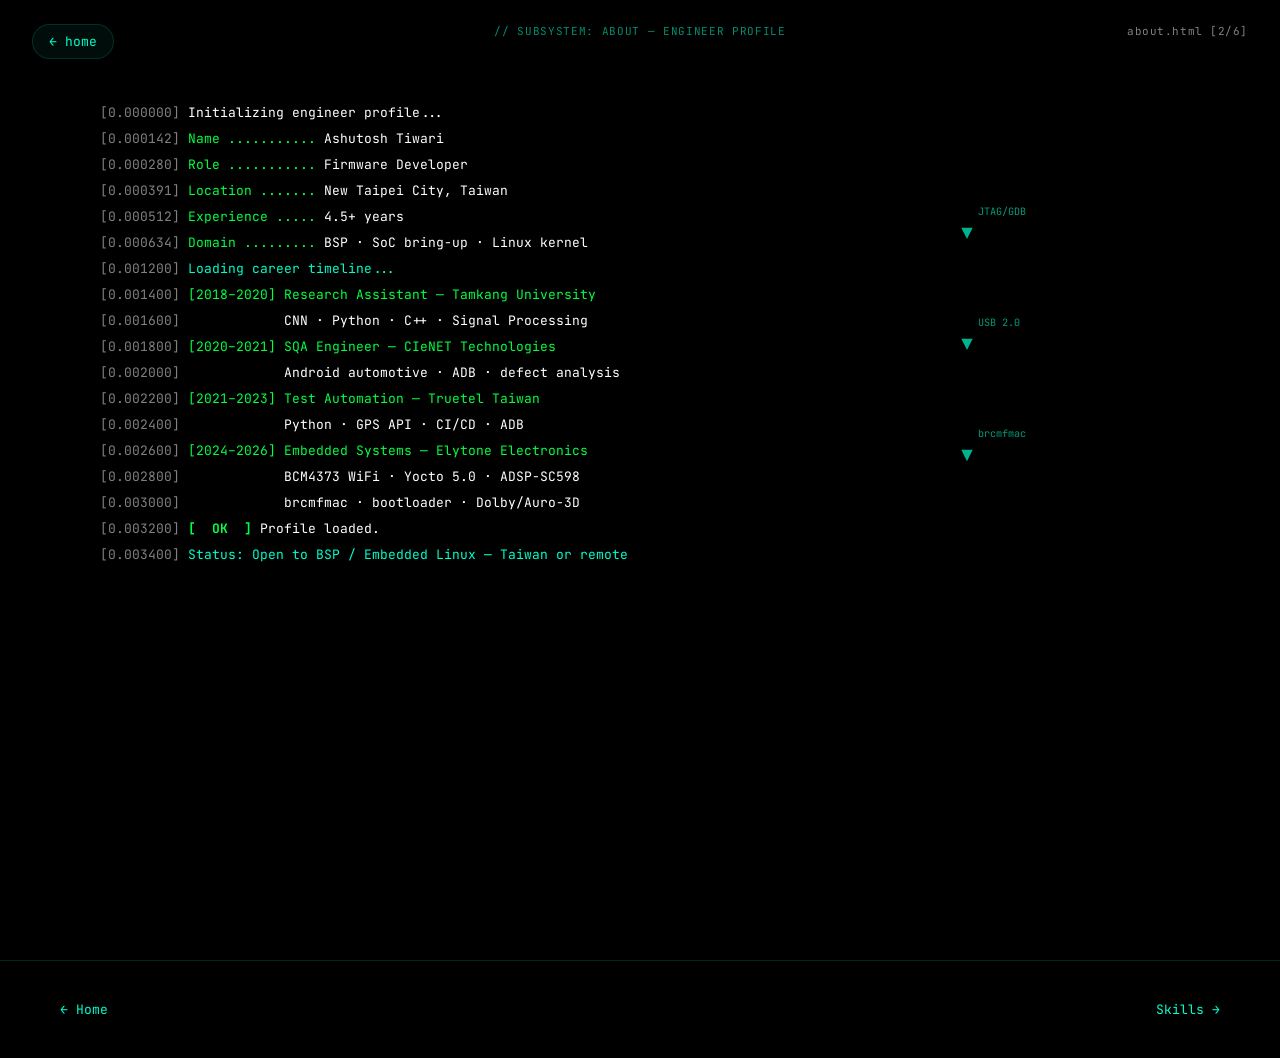
==== about.html @ 9b7a97ae "Complete rebuild: multi-page portfolio with matrix/terminal aesthetic Full 6-page static site replac" ====
<!DOCTYPE html>
<html lang="en">
<head>
  <meta charset="UTF-8">
  <meta name="viewport" content="width=device-width, initial-scale=1.0">
  <title>About — Ashutosh Tiwari</title>
  <link rel="preconnect" href="https://fonts.googleapis.com">
  <link rel="preconnect" href="https://fonts.gstatic.com" crossorigin>
  <link href="https://fonts.googleapis.com/css2?family=Inter:wght@400;500;600;700;900&family=JetBrains+Mono:wght@400;700&display=swap" rel="stylesheet">
  <link rel="stylesheet" href="css/style.css">
  <link rel="stylesheet" href="css/about.css">
</head>
<body>
  <canvas id="matrix-canvas"></canvas>
  <a href="index.html" class="back-home">home</a>
  <span class="page-indicator">about.html [2/6]</span>
  <span class="page-label">// SUBSYSTEM: ABOUT — ENGINEER PROFILE</span>

  <div class="subpage-wrapper">
    <div class="about-cols">

      <!-- LEFT: Boot log -->
      <div class="about-left">
        <div class="boot-log" id="boot-log"></div>

        <div class="stat-boxes" id="stat-boxes">
          <div class="stat-box glass-card">
            <span class="stat-num">4.5+</span>
            <span class="stat-lbl">Years</span>
          </div>
          <div class="stat-box glass-card">
            <span class="stat-num">3</span>
            <span class="stat-lbl">Companies</span>
          </div>
          <div class="stat-box glass-card">
            <span class="stat-num">2</span>
            <span class="stat-lbl">Countries</span>
          </div>
        </div>
      </div>

      <!-- RIGHT: Architecture SVG diagram -->
      <div class="about-right">
        <svg class="arch-diagram" viewBox="0 0 300 420" fill="none" xmlns="http://www.w3.org/2000/svg">

          <!-- Box 1: SoC -->
          <g class="arch-box">
            <rect x="60" y="10" width="180" height="52" rx="8" stroke="#00FFCC" stroke-width="1.5" fill="rgba(0,255,204,0.05)"/>
            <text x="150" y="30" text-anchor="middle" font-family="JetBrains Mono,monospace" font-size="10" fill="#00FFCC">SoC</text>
            <text x="150" y="48" text-anchor="middle" font-family="JetBrains Mono,monospace" font-size="11" fill="#00FF41" font-weight="bold">ADSP-SC598</text>
          </g>

          <!-- Line + label 1→2 -->
          <line class="arch-line" x1="150" y1="62" x2="150" y2="98" stroke="#00FFCC" stroke-width="1" stroke-dasharray="4 3"/>
          <text x="160" y="84" font-family="JetBrains Mono,monospace" font-size="9" fill="rgba(0,255,204,0.6)">JTAG/GDB</text>
          <polygon points="145,95 150,105 155,95" fill="#00FFCC" opacity="0.7"/>

          <!-- Box 2: Linux -->
          <g class="arch-box">
            <rect x="40" y="108" width="220" height="52" rx="8" stroke="#00FFCC" stroke-width="1.5" fill="rgba(0,255,204,0.05)"/>
            <text x="150" y="128" text-anchor="middle" font-family="JetBrains Mono,monospace" font-size="10" fill="#00FFCC">BSP</text>
            <text x="150" y="146" text-anchor="middle" font-family="JetBrains Mono,monospace" font-size="11" fill="#00FF41" font-weight="bold">Linux Kernel / Yocto 5.0</text>
          </g>

          <!-- Line + label 2→3 -->
          <line class="arch-line" x1="150" y1="160" x2="150" y2="196" stroke="#00FFCC" stroke-width="1" stroke-dasharray="4 3"/>
          <text x="160" y="182" font-family="JetBrains Mono,monospace" font-size="9" fill="rgba(0,255,204,0.6)">USB 2.0</text>
          <polygon points="145,193 150,203 155,193" fill="#00FFCC" opacity="0.7"/>

          <!-- Box 3: BCM4373 -->
          <g class="arch-box">
            <rect x="55" y="206" width="190" height="52" rx="8" stroke="#00FFCC" stroke-width="1.5" fill="rgba(0,255,204,0.05)"/>
            <text x="150" y="226" text-anchor="middle" font-family="JetBrains Mono,monospace" font-size="10" fill="#00FFCC">WiFi Module</text>
            <text x="150" y="244" text-anchor="middle" font-family="JetBrains Mono,monospace" font-size="11" fill="#00FF41" font-weight="bold">BCM4373</text>
          </g>

          <!-- Line + label 3→4 -->
          <line class="arch-line" x1="150" y1="258" x2="150" y2="294" stroke="#00FFCC" stroke-width="1" stroke-dasharray="4 3"/>
          <text x="160" y="280" font-family="JetBrains Mono,monospace" font-size="9" fill="rgba(0,255,204,0.6)">brcmfmac</text>
          <polygon points="145,291 150,301 155,291" fill="#00FFCC" opacity="0.7"/>

          <!-- Box 4: AirPlay -->
          <g class="arch-box">
            <rect x="60" y="304" width="180" height="52" rx="8" stroke="#00FFCC" stroke-width="1.5" fill="rgba(0,255,204,0.05)"/>
            <text x="150" y="324" text-anchor="middle" font-family="JetBrains Mono,monospace" font-size="10" fill="#00FFCC">Streaming</text>
            <text x="150" y="342" text-anchor="middle" font-family="JetBrains Mono,monospace" font-size="11" fill="#00FF41" font-weight="bold">AirPlay / Stack</text>
          </g>

        </svg>
      </div>
    </div>
  </div>

  <div class="prev-next">
    <a href="index.html">&#8592; Home</a>
    <a href="skills.html">Skills &#8594;</a>
  </div>

  <script src="js/matrix.js"></script>
  <script src="js/about.js"></script>
</body>
</html>
---- css/style.css ----
@import url('https://fonts.googleapis.com/css2?family=Inter:wght@400;500;600;700;900&family=JetBrains+Mono:wght@400;700&display=swap');

:root {
  --bg: #000000;
  --cyan: #00FFCC;
  --green: #00FF41;
  --card-bg: rgba(13,17,23,0.85);
  --border: rgba(0,255,204,0.15);
  --text: #FFFFFF;
  --muted: rgba(255,255,255,0.5);
  --font-ui: 'Inter', sans-serif;
  --font-mono: 'JetBrains Mono', monospace;
}

* { margin: 0; padding: 0; box-sizing: border-box; }

html, body {
  background: var(--bg);
  color: var(--text);
  font-family: var(--font-ui);
  scroll-behavior: smooth;
  overflow-x: hidden;
}

::-webkit-scrollbar { width: 4px; }
::-webkit-scrollbar-thumb { background: var(--cyan); border-radius: 2px; }

body { opacity: 0; animation: pageIn 0.35s ease forwards; }
@keyframes pageIn { to { opacity: 1; } }

#matrix-canvas {
  position: fixed; top: 0; left: 0;
  width: 100vw; height: 100vh;
  z-index: 0; pointer-events: none;
}

/* Back to home — all subpages */
.back-home {
  position: fixed; top: 24px; left: 32px;
  font-family: var(--font-mono); font-size: 13px;
  color: var(--cyan); text-decoration: none;
  border: 1px solid var(--border);
  padding: 8px 16px; border-radius: 20px;
  z-index: 100; backdrop-filter: blur(8px);
  background: rgba(0,255,204,0.05);
  transition: all 0.3s ease;
}
.back-home::before { content: "\2190  "; }
.back-home:hover {
  background: rgba(0,255,204,0.15);
  box-shadow: 0 0 16px rgba(0,255,204,0.3);
}

/* Page indicator top right */
.page-indicator {
  position: fixed; top: 24px; right: 32px;
  font-family: var(--font-mono); font-size: 11px;
  color: var(--muted); z-index: 100;
  letter-spacing: 0.05em;
}

/* Page label — centered top */
.page-label {
  position: fixed; top: 24px; left: 50%;
  transform: translateX(-50%);
  font-family: var(--font-mono); font-size: 11px;
  color: rgba(0,255,204,0.55); z-index: 100;
  letter-spacing: 0.06em; white-space: nowrap;
}

/* Cursor blink */
.cursor {
  display: inline-block; color: var(--cyan);
  animation: blink 1s step-end infinite;
}
@keyframes blink { 0%,100% { opacity:1; } 50% { opacity:0; } }

/* Glass card */
.glass-card {
  background: var(--card-bg);
  border: 1px solid var(--border);
  border-radius: 12px;
  backdrop-filter: blur(8px);
  transition: all 0.3s ease;
}
.glass-card:hover {
  border-color: var(--cyan);
  box-shadow: 0 0 24px rgba(0,255,204,0.15);
  transform: translateY(-4px);
}

/* Subpage layout */
.subpage-wrapper {
  position: relative; z-index: 10;
  min-height: 100vh;
  padding: 100px 60px 0;
  max-width: 1200px;
  margin: 0 auto;
}

/* Prev/Next */
.prev-next {
  display: flex; justify-content: space-between;
  padding: 40px 60px;
  font-family: var(--font-mono); font-size: 13px;
  border-top: 1px solid var(--border);
  margin-top: 60px;
  position: relative; z-index: 10;
}
.prev-next a { color: var(--cyan); text-decoration: none; transition: color 0.2s; }
.prev-next a:hover { color: #fff; }

/* Mobile base */
@media (max-width: 768px) {
  .back-home { top: 14px; left: 16px; font-size: 11px; padding: 6px 12px; }
  .page-indicator { top: 14px; right: 16px; font-size: 10px; }
  .page-label { display: none; }
  .subpage-wrapper { padding: 80px 20px 0; }
  .prev-next { padding: 30px 20px; font-size: 12px; }
}
---- css/about.css ----
/* about.css */
.about-cols {
  display: flex;
  gap: 60px;
  align-items: flex-start;
}

/* Left column — boot log */
.about-left {
  flex: 0 0 55%;
}

.boot-log {
  font-family: var(--font-mono);
  font-size: 13px;
  line-height: 2;
}

.boot-line {
  display: block;
  opacity: 0;
  white-space: pre-wrap;
  transition: opacity 0.2s ease;
}
.boot-line.visible { opacity: 1; }

.boot-ts { color: var(--muted); }
.boot-ok  { color: var(--green); font-weight: 700; }
.boot-key { color: var(--green); }
.boot-val { color: #fff; }
.boot-hdr { color: var(--cyan); }

/* Stat boxes */
.stat-boxes {
  display: flex;
  gap: 16px;
  margin-top: 32px;
  opacity: 0;
  transition: opacity 0.5s ease;
}
.stat-boxes.visible { opacity: 1; }

.stat-box {
  flex: 1;
  background: var(--card-bg);
  border: 1px solid var(--border);
  border-radius: 12px;
  padding: 16px 12px;
  text-align: center;
  backdrop-filter: blur(8px);
}
.stat-num {
  font-family: var(--font-mono);
  font-size: 22px;
  font-weight: 700;
  color: var(--cyan);
  display: block;
}
.stat-lbl {
  font-family: var(--font-ui);
  font-size: 12px;
  color: var(--muted);
  margin-top: 4px;
  display: block;
}

/* Right column — SVG diagram */
.about-right {
  flex: 1;
  padding-top: 20px;
}

.arch-diagram {
  width: 100%;
  max-width: 340px;
  margin: 0 auto;
  display: block;
}

.arch-box {
  opacity: 0;
  transition: opacity 0.4s ease;
}
.arch-box.visible { opacity: 1; }

.arch-line {
  stroke-dasharray: 60;
  stroke-dashoffset: 60;
  transition: stroke-dashoffset 0.5s ease;
}
.arch-line.visible { stroke-dashoffset: 0; }

/* Mobile */
@media (max-width: 768px) {
  .about-cols { flex-direction: column; gap: 30px; }
  .about-right { display: none; }
  .stat-boxes { flex-wrap: wrap; }
}
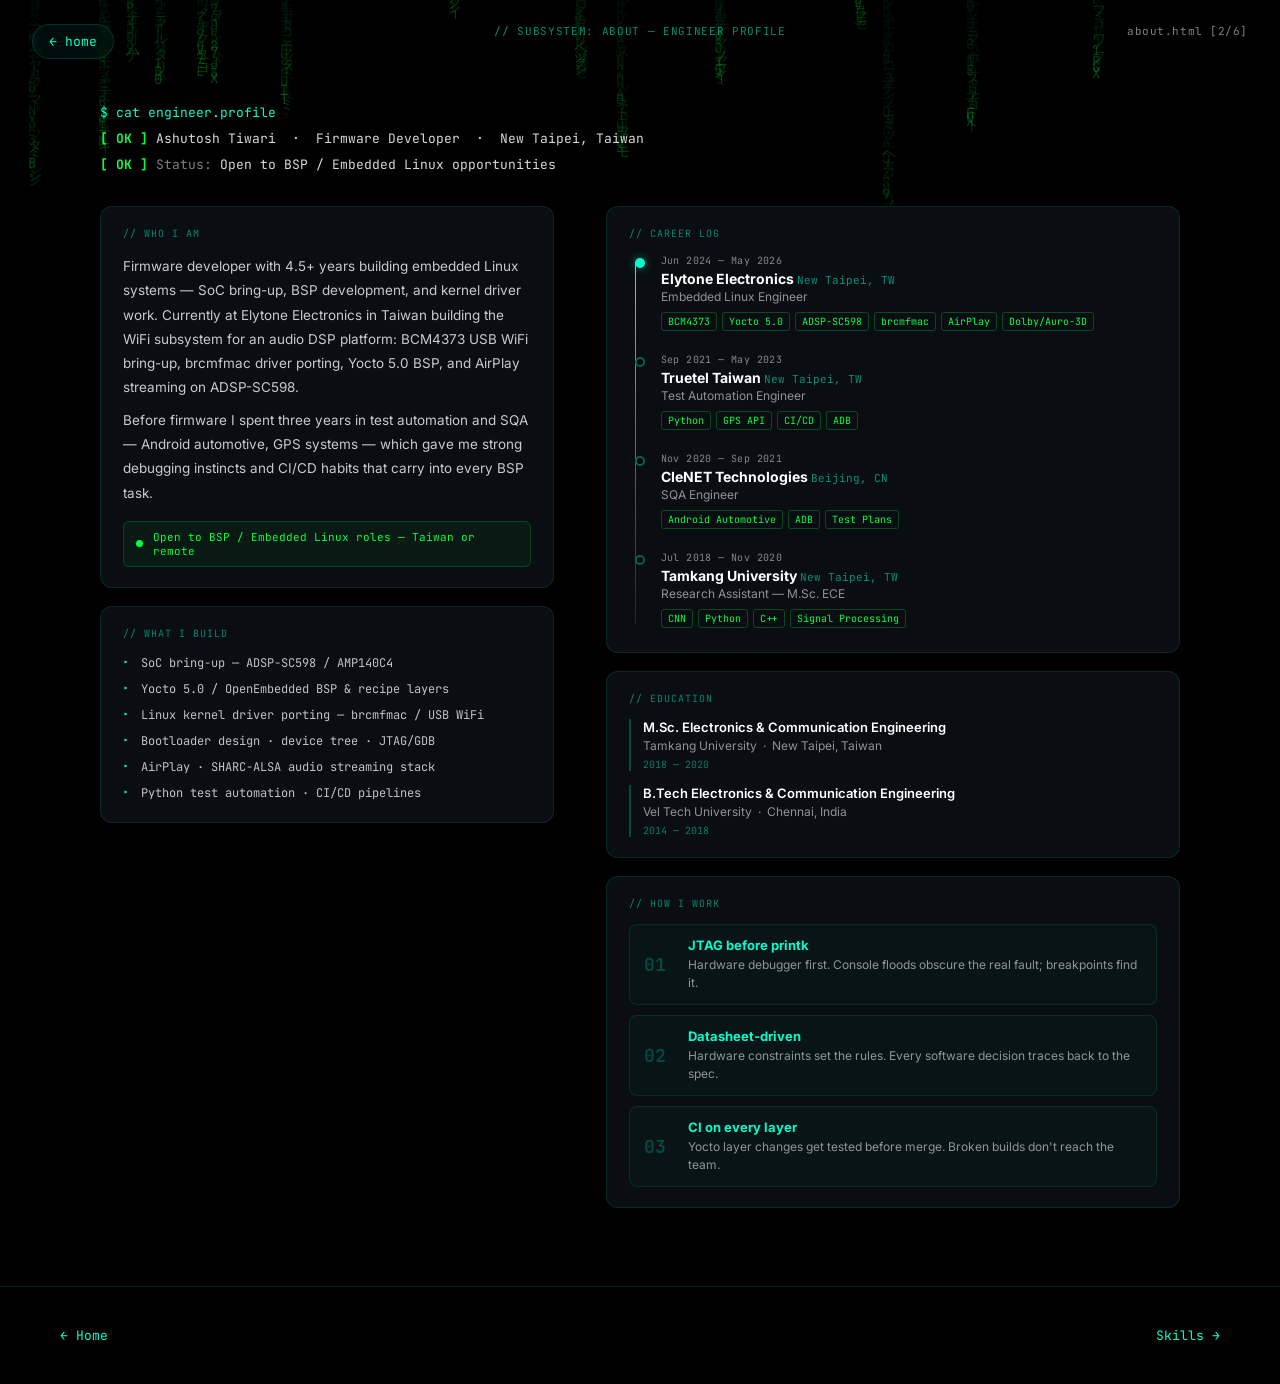
==== commit b5d68a22: "About: full content rebuild — bio, timeline, education, how I work Replace sparse boot-log + SVG wit" ====
--- a/about.html
+++ b/about.html
@@ -14,80 +14,176 @@
   <canvas id="matrix-canvas"></canvas>
   <a href="index.html" class="back-home">home</a>
   <span class="page-indicator">about.html [2/6]</span>
-  <span class="page-label">// SUBSYSTEM: ABOUT — ENGINEER PROFILE</span>
+  <span class="page-label">// SUBSYSTEM: ABOUT &#8212; ENGINEER PROFILE</span>
 
   <div class="subpage-wrapper">
-    <div class="about-cols">
 
-      <!-- LEFT: Boot log -->
+    <!-- Quick boot header -->
+    <div class="about-prompt" id="about-prompt"></div>
+
+    <!-- Main layout -->
+    <div class="about-cols" id="about-cols">
+
+      <!-- ═══ LEFT COLUMN ═══ -->
       <div class="about-left">
-        <div class="boot-log" id="boot-log"></div>
 
+        <!-- Who I Am -->
+        <div class="asec" id="asec-who">
+          <div class="asec-label">// WHO I AM</div>
+          <p class="about-bio">
+            Firmware developer with 4.5+ years building embedded Linux systems —
+            SoC bring-up, BSP development, and kernel driver work. Currently at
+            Elytone Electronics in Taiwan building the WiFi subsystem for an audio
+            DSP platform: BCM4373 USB WiFi bring-up, brcmfmac driver porting,
+            Yocto&nbsp;5.0 BSP, and AirPlay streaming on ADSP-SC598.
+          </p>
+          <p class="about-bio">
+            Before firmware I spent three years in test automation and SQA — Android
+            automotive, GPS systems — which gave me strong debugging instincts and
+            CI/CD habits that carry into every BSP task.
+          </p>
+          <div class="about-open">
+            <span class="open-dot"></span>
+            Open to BSP&nbsp;/&nbsp;Embedded Linux roles &mdash; Taiwan or remote
+          </div>
+        </div>
+
+        <!-- What I Build -->
+        <div class="asec" id="asec-build">
+          <div class="asec-label">// WHAT I BUILD</div>
+          <ul class="build-list">
+            <li>SoC bring-up &mdash; ADSP-SC598 / AMP140C4</li>
+            <li>Yocto&nbsp;5.0 / OpenEmbedded BSP &amp; recipe layers</li>
+            <li>Linux kernel driver porting &mdash; brcmfmac / USB WiFi</li>
+            <li>Bootloader design &middot; device tree &middot; JTAG/GDB</li>
+            <li>AirPlay &middot; SHARC-ALSA audio streaming stack</li>
+            <li>Python test automation &middot; CI/CD pipelines</li>
+          </ul>
+        </div>
+
+        <!-- Stat counters -->
         <div class="stat-boxes" id="stat-boxes">
-          <div class="stat-box glass-card">
-            <span class="stat-num">4.5+</span>
-            <span class="stat-lbl">Years</span>
+          <div class="stat-box">
+            <span class="stat-num" data-target="4.5" data-decimal="1" data-suffix="+">0</span>
+            <span class="stat-lbl">Years exp.</span>
           </div>
-          <div class="stat-box glass-card">
-            <span class="stat-num">3</span>
+          <div class="stat-box">
+            <span class="stat-num" data-target="3">0</span>
             <span class="stat-lbl">Companies</span>
           </div>
-          <div class="stat-box glass-card">
-            <span class="stat-num">2</span>
+          <div class="stat-box">
+            <span class="stat-num" data-target="2">0</span>
             <span class="stat-lbl">Countries</span>
           </div>
+          <div class="stat-box">
+            <span class="stat-num" data-target="2">0</span>
+            <span class="stat-lbl">OSS projects</span>
+          </div>
         </div>
+
       </div>
 
-      <!-- RIGHT: Architecture SVG diagram -->
+      <!-- ═══ RIGHT COLUMN ═══ -->
       <div class="about-right">
-        <svg class="arch-diagram" viewBox="0 0 300 420" fill="none" xmlns="http://www.w3.org/2000/svg">
 
-          <!-- Box 1: SoC -->
-          <g class="arch-box">
-            <rect x="60" y="10" width="180" height="52" rx="8" stroke="#00FFCC" stroke-width="1.5" fill="rgba(0,255,204,0.05)"/>
-            <text x="150" y="30" text-anchor="middle" font-family="JetBrains Mono,monospace" font-size="10" fill="#00FFCC">SoC</text>
-            <text x="150" y="48" text-anchor="middle" font-family="JetBrains Mono,monospace" font-size="11" fill="#00FF41" font-weight="bold">ADSP-SC598</text>
-          </g>
+        <!-- Career timeline -->
+        <div class="asec" id="asec-career">
+          <div class="asec-label">// CAREER LOG</div>
+          <div class="career-tl">
 
-          <!-- Line + label 1→2 -->
-          <line class="arch-line" x1="150" y1="62" x2="150" y2="98" stroke="#00FFCC" stroke-width="1" stroke-dasharray="4 3"/>
-          <text x="160" y="84" font-family="JetBrains Mono,monospace" font-size="9" fill="rgba(0,255,204,0.6)">JTAG/GDB</text>
-          <polygon points="145,95 150,105 155,95" fill="#00FFCC" opacity="0.7"/>
+            <div class="tl-entry">
+              <div class="tl-dot tl-dot--active"></div>
+              <div class="tl-body">
+                <div class="tl-period">Jun&nbsp;2024 &mdash; May&nbsp;2026</div>
+                <div class="tl-co">Elytone Electronics <span class="tl-loc">New Taipei, TW</span></div>
+                <div class="tl-role">Embedded Linux Engineer</div>
+                <div class="tl-chips">
+                  <span>BCM4373</span><span>Yocto&nbsp;5.0</span><span>ADSP-SC598</span>
+                  <span>brcmfmac</span><span>AirPlay</span><span>Dolby/Auro-3D</span>
+                </div>
+              </div>
+            </div>
 
-          <!-- Box 2: Linux -->
-          <g class="arch-box">
-            <rect x="40" y="108" width="220" height="52" rx="8" stroke="#00FFCC" stroke-width="1.5" fill="rgba(0,255,204,0.05)"/>
-            <text x="150" y="128" text-anchor="middle" font-family="JetBrains Mono,monospace" font-size="10" fill="#00FFCC">BSP</text>
-            <text x="150" y="146" text-anchor="middle" font-family="JetBrains Mono,monospace" font-size="11" fill="#00FF41" font-weight="bold">Linux Kernel / Yocto 5.0</text>
-          </g>
+            <div class="tl-entry">
+              <div class="tl-dot"></div>
+              <div class="tl-body">
+                <div class="tl-period">Sep&nbsp;2021 &mdash; May&nbsp;2023</div>
+                <div class="tl-co">Truetel Taiwan <span class="tl-loc">New Taipei, TW</span></div>
+                <div class="tl-role">Test Automation Engineer</div>
+                <div class="tl-chips">
+                  <span>Python</span><span>GPS API</span><span>CI/CD</span><span>ADB</span>
+                </div>
+              </div>
+            </div>
 
-          <!-- Line + label 2→3 -->
-          <line class="arch-line" x1="150" y1="160" x2="150" y2="196" stroke="#00FFCC" stroke-width="1" stroke-dasharray="4 3"/>
-          <text x="160" y="182" font-family="JetBrains Mono,monospace" font-size="9" fill="rgba(0,255,204,0.6)">USB 2.0</text>
-          <polygon points="145,193 150,203 155,193" fill="#00FFCC" opacity="0.7"/>
+            <div class="tl-entry">
+              <div class="tl-dot"></div>
+              <div class="tl-body">
+                <div class="tl-period">Nov&nbsp;2020 &mdash; Sep&nbsp;2021</div>
+                <div class="tl-co">CIeNET Technologies <span class="tl-loc">Beijing, CN</span></div>
+                <div class="tl-role">SQA Engineer</div>
+                <div class="tl-chips">
+                  <span>Android Automotive</span><span>ADB</span><span>Test Plans</span>
+                </div>
+              </div>
+            </div>
 
-          <!-- Box 3: BCM4373 -->
-          <g class="arch-box">
-            <rect x="55" y="206" width="190" height="52" rx="8" stroke="#00FFCC" stroke-width="1.5" fill="rgba(0,255,204,0.05)"/>
-            <text x="150" y="226" text-anchor="middle" font-family="JetBrains Mono,monospace" font-size="10" fill="#00FFCC">WiFi Module</text>
-            <text x="150" y="244" text-anchor="middle" font-family="JetBrains Mono,monospace" font-size="11" fill="#00FF41" font-weight="bold">BCM4373</text>
-          </g>
+            <div class="tl-entry tl-entry--last">
+              <div class="tl-dot"></div>
+              <div class="tl-body">
+                <div class="tl-period">Jul&nbsp;2018 &mdash; Nov&nbsp;2020</div>
+                <div class="tl-co">Tamkang University <span class="tl-loc">New Taipei, TW</span></div>
+                <div class="tl-role">Research Assistant &mdash; M.Sc. ECE</div>
+                <div class="tl-chips">
+                  <span>CNN</span><span>Python</span><span>C++</span><span>Signal Processing</span>
+                </div>
+              </div>
+            </div>
 
-          <!-- Line + label 3→4 -->
-          <line class="arch-line" x1="150" y1="258" x2="150" y2="294" stroke="#00FFCC" stroke-width="1" stroke-dasharray="4 3"/>
-          <text x="160" y="280" font-family="JetBrains Mono,monospace" font-size="9" fill="rgba(0,255,204,0.6)">brcmfmac</text>
-          <polygon points="145,291 150,301 155,291" fill="#00FFCC" opacity="0.7"/>
+          </div>
+        </div>
 
-          <!-- Box 4: AirPlay -->
-          <g class="arch-box">
-            <rect x="60" y="304" width="180" height="52" rx="8" stroke="#00FFCC" stroke-width="1.5" fill="rgba(0,255,204,0.05)"/>
-            <text x="150" y="324" text-anchor="middle" font-family="JetBrains Mono,monospace" font-size="10" fill="#00FFCC">Streaming</text>
-            <text x="150" y="342" text-anchor="middle" font-family="JetBrains Mono,monospace" font-size="11" fill="#00FF41" font-weight="bold">AirPlay / Stack</text>
-          </g>
+        <!-- Education -->
+        <div class="asec" id="asec-edu">
+          <div class="asec-label">// EDUCATION</div>
+          <div class="edu-list">
+            <div class="edu-entry">
+              <span class="edu-deg">M.Sc. Electronics &amp; Communication Engineering</span>
+              <span class="edu-school">Tamkang University &nbsp;&middot;&nbsp; New Taipei, Taiwan</span>
+              <span class="edu-year">2018 &mdash; 2020</span>
+            </div>
+            <div class="edu-entry">
+              <span class="edu-deg">B.Tech Electronics &amp; Communication Engineering</span>
+              <span class="edu-school">Vel Tech University &nbsp;&middot;&nbsp; Chennai, India</span>
+              <span class="edu-year">2014 &mdash; 2018</span>
+            </div>
+          </div>
+        </div>
 
-        </svg>
+        <!-- How I work -->
+        <div class="asec" id="asec-how">
+          <div class="asec-label">// HOW I WORK</div>
+          <div class="how-cards">
+            <div class="how-card">
+              <span class="how-num">01</span>
+              <span class="how-title">JTAG before printk</span>
+              <span class="how-desc">Hardware debugger first. Console floods obscure the real fault; breakpoints find it.</span>
+            </div>
+            <div class="how-card">
+              <span class="how-num">02</span>
+              <span class="how-title">Datasheet-driven</span>
+              <span class="how-desc">Hardware constraints set the rules. Every software decision traces back to the spec.</span>
+            </div>
+            <div class="how-card">
+              <span class="how-num">03</span>
+              <span class="how-title">CI on every layer</span>
+              <span class="how-desc">Yocto layer changes get tested before merge. Broken builds don't reach the team.</span>
+            </div>
+          </div>
+        </div>
+
       </div>
+
     </div>
   </div>
 
--- a/css/about.css
+++ b/css/about.css
@@ -1,98 +1,324 @@
 /* about.css */
-.about-cols {
-  display: flex;
-  gap: 60px;
-  align-items: flex-start;
-}
-
-/* Left column — boot log */
-.about-left {
-  flex: 0 0 55%;
-}
-
-.boot-log {
+
+/* ── Boot prompt ─────────────────────────────── */
+.about-prompt {
   font-family: var(--font-mono);
   font-size: 13px;
   line-height: 2;
-}
-
+  margin-bottom: 28px;
+  min-height: 56px;
+}
 .boot-line {
   display: block;
   opacity: 0;
-  white-space: pre-wrap;
-  transition: opacity 0.2s ease;
+  transition: opacity 0.18s ease;
 }
 .boot-line.visible { opacity: 1; }
-
-.boot-ts { color: var(--muted); }
-.boot-ok  { color: var(--green); font-weight: 700; }
-.boot-key { color: var(--green); }
-.boot-val { color: #fff; }
-.boot-hdr { color: var(--cyan); }
-
-/* Stat boxes */
+.bt-cmd { color: var(--cyan); }
+.bt-ok  { color: var(--green); font-weight: 700; }
+.bt-val { color: rgba(255,255,255,0.85); }
+.bt-muted { color: var(--muted); }
+
+/* ── Two-column layout ───────────────────────── */
+.about-cols {
+  display: flex;
+  gap: 52px;
+  align-items: flex-start;
+  opacity: 0;
+  transition: opacity 0.45s ease;
+}
+.about-cols.visible { opacity: 1; }
+
+.about-left  { flex: 0 0 42%; }
+.about-right { flex: 1; min-width: 0; }
+
+/* ── Section blocks ──────────────────────────── */
+.asec {
+  background: rgba(13,17,23,0.78);
+  border: 1px solid rgba(0,255,204,0.12);
+  border-radius: 12px;
+  padding: 20px 22px;
+  backdrop-filter: blur(6px);
+  -webkit-backdrop-filter: blur(6px);
+  margin-bottom: 18px;
+  opacity: 0;
+  transform: translateY(14px);
+  transition: opacity 0.4s ease, transform 0.4s ease;
+}
+.asec.visible {
+  opacity: 1;
+  transform: translateY(0);
+}
+
+.asec-label {
+  font-family: var(--font-mono);
+  font-size: 10px;
+  color: rgba(0,255,204,0.5);
+  letter-spacing: 0.1em;
+  text-transform: uppercase;
+  margin-bottom: 14px;
+}
+
+/* ── Who I am ────────────────────────────────── */
+.about-bio {
+  font-family: var(--font-ui);
+  font-size: 13.5px;
+  color: rgba(255,255,255,0.78);
+  line-height: 1.8;
+  margin-bottom: 8px;
+}
+
+.about-open {
+  display: flex;
+  align-items: center;
+  gap: 10px;
+  margin-top: 16px;
+  font-family: var(--font-mono);
+  font-size: 11px;
+  color: var(--green);
+  padding: 8px 12px;
+  background: rgba(0,255,65,0.05);
+  border: 1px solid rgba(0,255,65,0.2);
+  border-radius: 6px;
+}
+.open-dot {
+  width: 7px; height: 7px;
+  background: var(--green);
+  border-radius: 50%;
+  flex-shrink: 0;
+  animation: dotPulse 1.8s ease-in-out infinite;
+}
+@keyframes dotPulse {
+  0%,100% { box-shadow: 0 0 0 0 rgba(0,255,65,0.6); }
+  50%      { box-shadow: 0 0 0 6px rgba(0,255,65,0); }
+}
+
+/* ── What I Build ────────────────────────────── */
+.build-list {
+  list-style: none;
+  display: flex;
+  flex-direction: column;
+  gap: 8px;
+}
+.build-list li {
+  font-family: var(--font-mono);
+  font-size: 12px;
+  color: rgba(255,255,255,0.75);
+  padding-left: 18px;
+  position: relative;
+  line-height: 1.5;
+}
+.build-list li::before {
+  content: '▸';
+  position: absolute;
+  left: 0;
+  color: var(--cyan);
+  font-size: 10px;
+  top: 1px;
+}
+
+/* ── Stat boxes ──────────────────────────────── */
 .stat-boxes {
-  display: flex;
-  gap: 16px;
-  margin-top: 32px;
+  display: grid;
+  grid-template-columns: repeat(4, 1fr);
+  gap: 12px;
+  margin-top: 0;
   opacity: 0;
-  transition: opacity 0.5s ease;
-}
-.stat-boxes.visible { opacity: 1; }
-
+  transform: translateY(10px);
+  transition: opacity 0.4s ease, transform 0.4s ease;
+}
+.stat-boxes.visible {
+  opacity: 1;
+  transform: translateY(0);
+}
 .stat-box {
-  flex: 1;
-  background: var(--card-bg);
-  border: 1px solid var(--border);
-  border-radius: 12px;
-  padding: 16px 12px;
+  background: rgba(13,17,23,0.78);
+  border: 1px solid rgba(0,255,204,0.12);
+  border-radius: 10px;
+  padding: 14px 10px;
   text-align: center;
-  backdrop-filter: blur(8px);
+  backdrop-filter: blur(6px);
 }
 .stat-num {
   font-family: var(--font-mono);
-  font-size: 22px;
+  font-size: 20px;
   font-weight: 700;
   color: var(--cyan);
   display: block;
+  line-height: 1;
 }
 .stat-lbl {
   font-family: var(--font-ui);
+  font-size: 11px;
+  color: var(--muted);
+  margin-top: 5px;
+  display: block;
+}
+
+/* ── Career timeline ─────────────────────────── */
+.career-tl {
+  position: relative;
+  padding-left: 20px;
+}
+.career-tl::before {
+  content: '';
+  position: absolute;
+  left: 6px; top: 8px; bottom: 8px;
+  width: 1.5px;
+  background: linear-gradient(to bottom, var(--cyan), rgba(0,255,204,0.15));
+}
+
+.tl-entry {
+  display: flex;
+  gap: 16px;
+  padding-bottom: 22px;
+  position: relative;
+}
+.tl-entry--last { padding-bottom: 4px; }
+
+.tl-dot {
+  width: 10px; height: 10px;
+  border-radius: 50%;
+  border: 2px solid rgba(0,255,204,0.4);
+  background: var(--bg);
+  flex-shrink: 0;
+  margin-top: 4px;
+  position: relative;
+  left: -14px;
+  margin-right: -14px;
+  transition: border-color 0.2s;
+}
+.tl-dot--active {
+  border-color: var(--cyan);
+  background: var(--cyan);
+  box-shadow: 0 0 8px rgba(0,255,204,0.5);
+}
+
+.tl-body { flex: 1; min-width: 0; }
+
+.tl-period {
+  font-family: var(--font-mono);
+  font-size: 10px;
+  color: var(--muted);
+  margin-bottom: 3px;
+  letter-spacing: 0.04em;
+}
+.tl-co {
+  font-family: var(--font-ui);
+  font-weight: 700;
+  font-size: 14px;
+  color: #fff;
+  margin-bottom: 2px;
+}
+.tl-loc {
+  font-family: var(--font-mono);
+  font-size: 11px;
+  color: rgba(0,255,204,0.55);
+  font-weight: 400;
+}
+.tl-role {
+  font-family: var(--font-ui);
   font-size: 12px;
-  color: var(--muted);
-  margin-top: 4px;
-  display: block;
-}
-
-/* Right column — SVG diagram */
-.about-right {
-  flex: 1;
-  padding-top: 20px;
-}
-
-.arch-diagram {
-  width: 100%;
-  max-width: 340px;
-  margin: 0 auto;
-  display: block;
-}
-
-.arch-box {
-  opacity: 0;
-  transition: opacity 0.4s ease;
-}
-.arch-box.visible { opacity: 1; }
-
-.arch-line {
-  stroke-dasharray: 60;
-  stroke-dashoffset: 60;
-  transition: stroke-dashoffset 0.5s ease;
-}
-.arch-line.visible { stroke-dashoffset: 0; }
-
-/* Mobile */
-@media (max-width: 768px) {
-  .about-cols { flex-direction: column; gap: 30px; }
-  .about-right { display: none; }
-  .stat-boxes { flex-wrap: wrap; }
-}
+  color: rgba(255,255,255,0.55);
+  margin-bottom: 8px;
+}
+.tl-chips {
+  display: flex;
+  flex-wrap: wrap;
+  gap: 5px;
+}
+.tl-chips span {
+  font-family: var(--font-mono);
+  font-size: 10px;
+  color: var(--green);
+  border: 1px solid rgba(0,255,65,0.25);
+  border-radius: 3px;
+  padding: 2px 6px;
+}
+
+/* ── Education ───────────────────────────────── */
+.edu-list { display: flex; flex-direction: column; gap: 14px; }
+
+.edu-entry {
+  display: flex;
+  flex-direction: column;
+  gap: 3px;
+  padding-left: 12px;
+  border-left: 2px solid rgba(0,255,204,0.25);
+}
+.edu-deg {
+  font-family: var(--font-ui);
+  font-weight: 600;
+  font-size: 13px;
+  color: #fff;
+}
+.edu-school {
+  font-family: var(--font-ui);
+  font-size: 12px;
+  color: rgba(255,255,255,0.55);
+}
+.edu-year {
+  font-family: var(--font-mono);
+  font-size: 10px;
+  color: rgba(0,255,204,0.45);
+  margin-top: 2px;
+}
+
+/* ── How I work ──────────────────────────────── */
+.how-cards {
+  display: flex;
+  flex-direction: column;
+  gap: 10px;
+}
+.how-card {
+  display: grid;
+  grid-template-columns: 32px 1fr;
+  grid-template-rows: auto auto;
+  column-gap: 12px;
+  background: rgba(0,255,204,0.03);
+  border: 1px solid rgba(0,255,204,0.1);
+  border-radius: 8px;
+  padding: 12px 14px;
+  transition: border-color 0.2s ease;
+}
+.how-card:hover { border-color: rgba(0,255,204,0.28); }
+
+.how-num {
+  grid-row: 1 / 3;
+  font-family: var(--font-mono);
+  font-size: 18px;
+  font-weight: 700;
+  color: rgba(0,255,204,0.22);
+  align-self: center;
+  line-height: 1;
+}
+.how-title {
+  font-family: var(--font-ui);
+  font-weight: 700;
+  font-size: 13px;
+  color: var(--cyan);
+  align-self: end;
+}
+.how-desc {
+  font-family: var(--font-ui);
+  font-size: 12px;
+  color: rgba(255,255,255,0.55);
+  line-height: 1.5;
+  align-self: start;
+  padding-top: 3px;
+}
+
+/* ── Responsive ──────────────────────────────── */
+@media (max-width: 900px) {
+  .about-cols  { flex-direction: column; gap: 0; }
+  .about-left  { width: 100%; }
+  .about-right { width: 100%; }
+  .stat-boxes  { grid-template-columns: repeat(2, 1fr); }
+}
+@media (max-width: 600px) {
+  .asec { padding: 16px 16px; }
+  .about-bio { font-size: 13px; }
+  .stat-boxes { grid-template-columns: repeat(4, 1fr); gap: 8px; }
+  .stat-num { font-size: 16px; }
+  .how-cards { gap: 8px; }
+}
